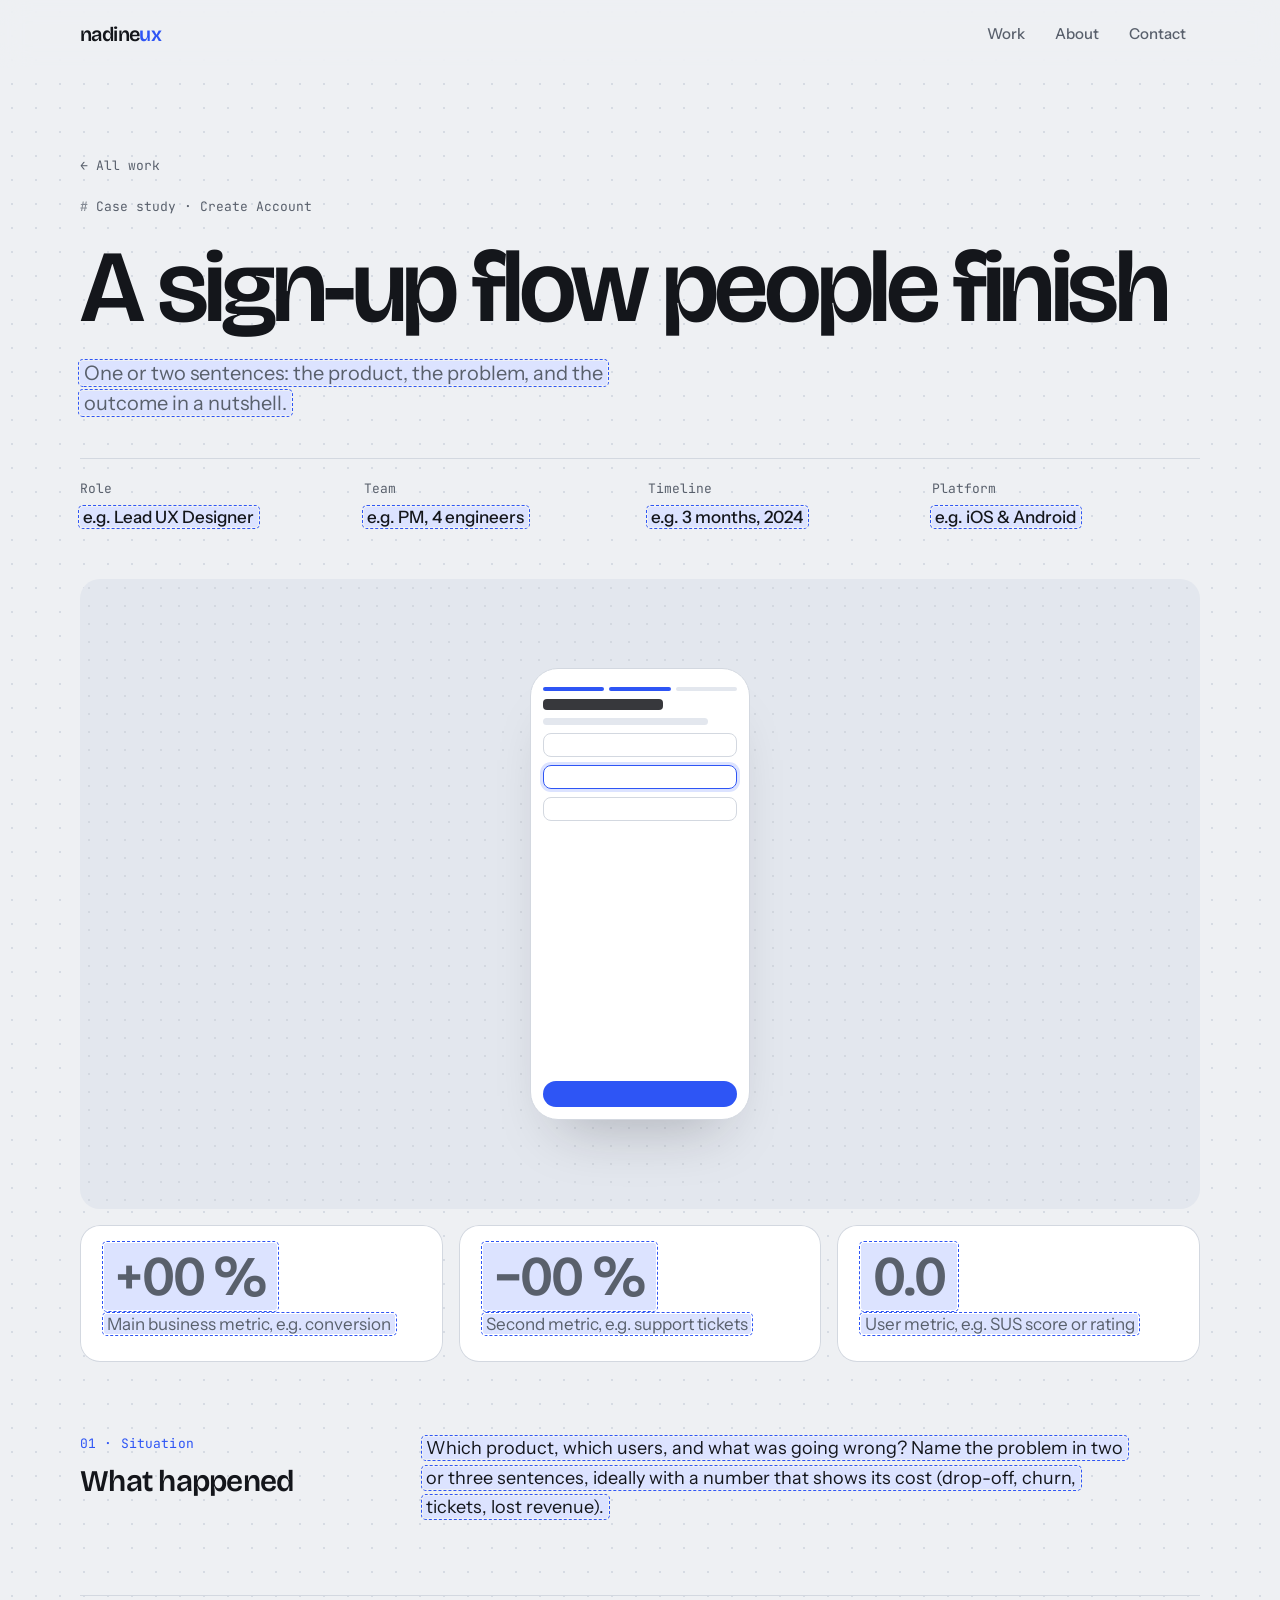
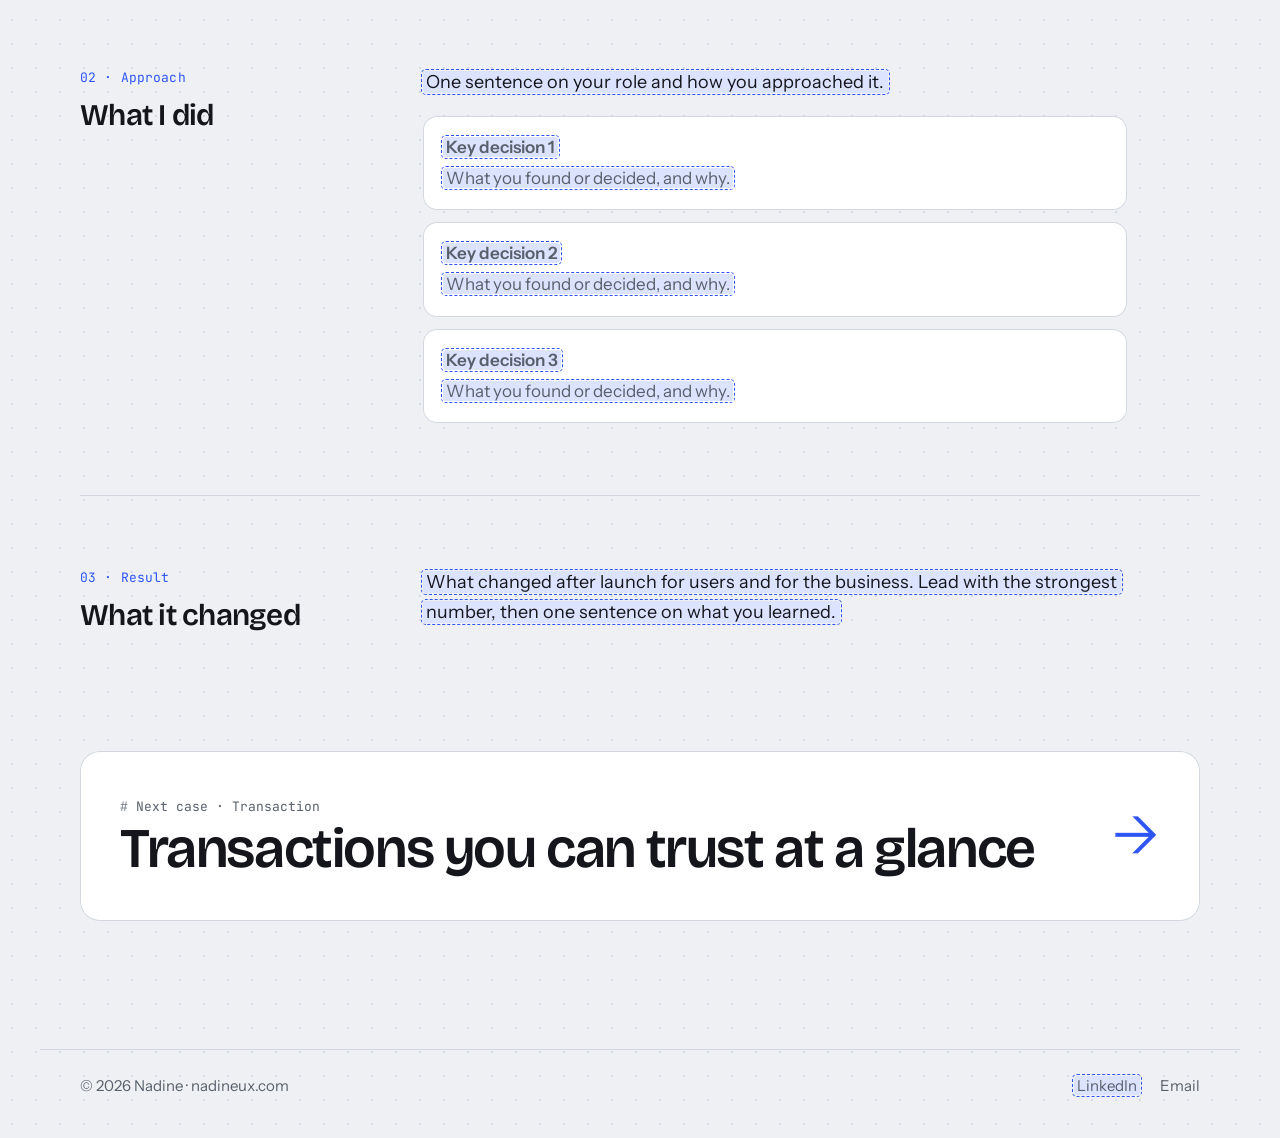
==== work/create-account.html @ 80c42747 "Set up Soft Interactions portfolio site Static site for nadineux.com with home page and four case st" ====
<!doctype html>
<html lang="en">
<head>
  <meta charset="utf-8">
  <meta name="viewport" content="width=device-width, initial-scale=1, viewport-fit=cover">
  <title>Create Account · Soft Interactions</title>
  <meta name="description" content="Create Account UX case study by Nadine: the situation, what I did, and the result.">
  <meta property="og:title" content="A sign-up flow people finish · Nadine, Product &amp; UX Designer">
  <meta property="og:type" content="article">
  <meta property="og:url" content="https://nadineux.com/work/create-account.html">
  <meta name="theme-color" content="#eef0f3" media="(prefers-color-scheme: light)">
  <meta name="theme-color" content="#101216" media="(prefers-color-scheme: dark)">
  <link rel="icon" href="../assets/favicon.svg" type="image/svg+xml">
  <link rel="preconnect" href="https://fonts.googleapis.com">
  <link rel="preconnect" href="https://fonts.gstatic.com" crossorigin>
  <link rel="stylesheet" href="https://fonts.googleapis.com/css2?family=Bricolage+Grotesque:opsz,wght@12..96,400..700&family=Instrument+Sans:wght@400;500;600&family=JetBrains+Mono:wght@400;500&display=swap">
  <link rel="stylesheet" href="../assets/style.css">
</head>
<body>
  <header class="site-header">
    <div class="wrap">
      <a class="logo" href="../index.html" aria-label="Nadine UX, home">nadine<span>ux</span></a>
      <nav class="site-nav" aria-label="Main">
        <ul>
          <li><a href="../index.html#work">Work</a></li>
          <li><a href="../index.html#about">About</a></li>
          <li><a href="../index.html#contact">Contact</a></li>
        </ul>
      </nav>
    </div>
  </header>

  <main>
    <section class="cs-hero wrap">
      <a class="back" href="../index.html#work">← All work</a>
      <span class="frame-label">Case study · Create Account</span>
      <h1>A sign-up flow people finish</h1>
      <p class="lede"><span class="todo">One or two sentences: the product, the problem, and the outcome in a nutshell.</span></p>
      <dl class="meta">
        <div><dt>Role</dt><dd><span class="todo">e.g. Lead UX Designer</span></dd></div>
        <div><dt>Team</dt><dd><span class="todo">e.g. PM, 4 engineers</span></dd></div>
        <div><dt>Timeline</dt><dd><span class="todo">e.g. 3 months, 2024</span></dd></div>
        <div><dt>Platform</dt><dd><span class="todo">e.g. iOS &amp; Android</span></dd></div>
      </dl>
    </section>

    <section class="wrap" aria-label="Results">
      <div class="case-visual cs-visual" aria-hidden="true">
        <div class="phone">
              <div class="steps"><span class="on"></span><span class="on"></span><span></span></div>
              <div class="ln h"></div>
              <div class="ln w85"></div>
              <div class="field"></div>
              <div class="field focus"></div>
              <div class="field"></div>
              <div class="cta push"></div>
            </div>
      </div>
      <div class="results">
        <div class="result"><strong><span class="todo">+00 %</span></strong><span><span class="todo">Main business metric, e.g. conversion</span></span></div>
        <div class="result"><strong><span class="todo">−00 %</span></strong><span><span class="todo">Second metric, e.g. support tickets</span></span></div>
        <div class="result"><strong><span class="todo">0.0</span></strong><span><span class="todo">User metric, e.g. SUS score or rating</span></span></div>
      </div>
    </section>

    <article class="wrap">
      <section class="story">
        <div class="story-label">
          <span class="mono">01 · Situation</span>
          <h2>What happened</h2>
        </div>
        <div class="story-body">
          <p><span class="todo">Which product, which users, and what was going wrong? Name the problem in two or three sentences, ideally with a number that shows its cost (drop-off, churn, tickets, lost revenue).</span></p>
        </div>
      </section>

      <section class="story">
        <div class="story-label">
          <span class="mono">02 · Approach</span>
          <h2>What I did</h2>
        </div>
        <div class="story-body">
          <p><span class="todo">One sentence on your role and how you approached it.</span></p>
          <ul class="decisions">
            <li><strong><span class="todo">Key decision 1</span></strong><span><span class="todo">What you found or decided, and why.</span></span></li>
            <li><strong><span class="todo">Key decision 2</span></strong><span><span class="todo">What you found or decided, and why.</span></span></li>
            <li><strong><span class="todo">Key decision 3</span></strong><span><span class="todo">What you found or decided, and why.</span></span></li>
          </ul>
        </div>
      </section>

      <section class="story">
        <div class="story-label">
          <span class="mono">03 · Result</span>
          <h2>What it changed</h2>
        </div>
        <div class="story-body">
          <p><span class="todo">What changed after launch for users and for the business. Lead with the strongest number, then one sentence on what you learned.</span></p>
        </div>
      </section>

      <a class="next-case" href="transaction.html">
        <div>
          <span class="frame-label">Next case · Transaction</span>
          <h2>Transactions you can trust at a glance</h2>
        </div>
        <span class="arrow" aria-hidden="true">→</span>
      </a>
    </article>
  </main>

  <footer class="site-footer">
    <div class="wrap">
      <span>© 2026 Nadine · nadineux.com</span>
      <ul>
        <li><a href="#" class="todo">LinkedIn</a></li>
        <li><a href="mailto:hello@nadineux.com">Email</a></li>
      </ul>
    </div>
  </footer>
</body>
</html>
---- assets/style.css ----
/* Layout: one centered column on a Figma-like dotted canvas; sections are labelled like design frames, work sits in a 2-up grid */
:root {
  --bg: #eef0f3;
  --dot: #d6dbe3;
  --surface: #ffffff;
  --surface-2: #e3e7ee;
  --ink: #14161b;
  --muted: #59606c;
  --line: #d3d8e0;
  --accent: #2e55f5;
  --accent-soft: #dce3ff;
  --on-accent: #ffffff;
  --shadow: rgb(20 22 27 / 0.28);

  --font-display: "Bricolage Grotesque", "Avenir Next", "Segoe UI", system-ui, sans-serif;
  --font-body: "Instrument Sans", "Helvetica Neue", "Segoe UI", system-ui, sans-serif;
  --font-mono: "JetBrains Mono", ui-monospace, "SFMono-Regular", Menlo, monospace;

  --step--1: 0.8125rem;
  --step-0: 1.0625rem;
  --step-1: 1.25rem;
  --step-2: clamp(1.5rem, 1.3rem + 0.8vw, 1.875rem);
  --step-3: clamp(2.125rem, 1.5rem + 2.6vw, 3.5rem);
  --step-4: clamp(3rem, 1.6rem + 6vw, 6.5rem);

  --radius: 20px;
  --wrap: 1120px;
  --gutter: clamp(16px, 4vw, 40px);
  --spring: cubic-bezier(0.3, 0.7, 0.4, 1.4);
}

@media (prefers-color-scheme: dark) {
  :root:not([data-theme="light"]) {
    --bg: #101216;
    --dot: #22262e;
    --surface: #181b21;
    --surface-2: #232730;
    --ink: #eceef2;
    --muted: #9aa1ae;
    --line: #2b3039;
    --accent: #7f97ff;
    --accent-soft: #1f2748;
    --on-accent: #0b0d12;
    --shadow: rgb(0 0 0 / 0.6);
    color-scheme: dark;
  }
}

:root[data-theme="dark"] {
  --bg: #101216;
  --dot: #22262e;
  --surface: #181b21;
  --surface-2: #232730;
  --ink: #eceef2;
  --muted: #9aa1ae;
  --line: #2b3039;
  --accent: #7f97ff;
  --accent-soft: #1f2748;
  --on-accent: #0b0d12;
  --shadow: rgb(0 0 0 / 0.6);
  color-scheme: dark;
}

*, *::before, *::after { box-sizing: border-box; }

html { -webkit-text-size-adjust: 100%; scroll-behavior: smooth; scroll-padding-top: 80px; }

body {
  margin: 0;
  background-color: var(--bg);
  background-image: radial-gradient(var(--dot) 1px, transparent 1.4px);
  background-size: 24px 24px;
  color: var(--ink);
  font: 400 var(--step-0) / 1.6 var(--font-body);
  -webkit-font-smoothing: antialiased;
  overflow-x: hidden;
}

img { max-width: 100%; display: block; }

a { color: inherit; }

::selection { background: var(--accent-soft); color: var(--ink); }

:focus-visible { outline: 2px solid var(--accent); outline-offset: 3px; border-radius: 4px; }

h1, h2, h3 { font-family: var(--font-display); font-weight: 600; letter-spacing: -0.025em; line-height: 1.08; text-wrap: balance; margin: 0; }

p { margin: 0; }

.wrap {
  width: 100%;
  max-width: calc(var(--wrap) + 2 * var(--gutter));
  margin-inline: auto;
  padding-inline: var(--gutter);
}

.mono { font-family: var(--font-mono); font-size: var(--step--1); letter-spacing: 0.01em; }

.frame-label {
  display: inline-flex;
  align-items: center;
  gap: 8px;
  font-family: var(--font-mono);
  font-size: var(--step--1);
  color: var(--muted);
  transition: color 160ms ease;
}
.frame-label::before { content: "#"; font-weight: 500; opacity: 0.7; }

/* Placeholder content waiting for real copy */
.todo {
  background: var(--accent-soft);
  outline: 1px dashed var(--accent);
  outline-offset: 1px;
  border-radius: 3px;
  padding-inline: 0.2em;
  -webkit-box-decoration-break: clone;
  box-decoration-break: clone;
}

/* Header */
.site-header {
  position: sticky;
  top: env(safe-area-inset-top, 0px);
  z-index: 20;
  background: color-mix(in srgb, var(--bg) 84%, transparent);
  -webkit-backdrop-filter: blur(14px);
  backdrop-filter: blur(14px);
}
.site-header .wrap { display: flex; align-items: center; justify-content: space-between; gap: 16px; min-height: 68px; }
.logo { font-family: var(--font-display); font-weight: 600; font-size: 1.25rem; letter-spacing: -0.03em; text-decoration: none; }
.logo span { color: var(--accent); }
.site-nav ul { display: flex; gap: 2px; list-style: none; margin: 0; padding: 0; }
.site-nav a {
  display: inline-block;
  padding: 8px 14px;
  border-radius: 999px;
  text-decoration: none;
  font-size: 0.9375rem;
  font-weight: 500;
  color: var(--muted);
  transition: background 160ms ease, color 160ms ease;
}
.site-nav a:hover { background: var(--surface); color: var(--ink); }

/* Buttons */
.btn {
  display: inline-flex;
  align-items: center;
  gap: 10px;
  padding: 14px 24px;
  border-radius: 999px;
  border: 0;
  font: 500 1rem / 1 var(--font-body);
  text-decoration: none;
  cursor: pointer;
  transition: transform 220ms var(--spring), background 160ms ease, box-shadow 220ms ease;
}
.btn:hover { transform: translateY(-2px); }
.btn:active { transform: translateY(0) scale(0.96); transition-duration: 90ms; }
.btn-primary { background: var(--accent); color: var(--on-accent); box-shadow: 0 10px 24px -12px var(--accent); }
.btn-ghost { background: var(--surface); color: var(--ink); box-shadow: inset 0 0 0 1px var(--line); }
.btn .arrow { transition: transform 220ms var(--spring); }
.btn:hover .arrow { transform: translateX(3px); }

/* Hero */
.hero { padding-block: clamp(56px, 11vw, 140px) clamp(56px, 8vw, 104px); }
.hero h1 { font-size: var(--step-4); line-height: 0.98; letter-spacing: -0.045em; margin-top: 28px; }
.hero .lede { font-size: var(--step-1); line-height: 1.5; color: var(--muted); max-width: 34ch; margin-top: 56px; }
.hero .lede strong { color: var(--ink); font-weight: 500; }
.hero-actions { display: flex; flex-wrap: wrap; gap: 12px; margin-top: 36px; }

/* Design-tool selection box around a headline word */
.sel { position: relative; display: inline-block; white-space: nowrap; }
.sel-box {
  position: absolute;
  inset: 0.1em -0.14em -0.02em;
  border: 2px solid var(--accent);
  pointer-events: none;
  animation: sel-in 700ms 250ms cubic-bezier(0.2, 0.8, 0.2, 1) both;
}
.sel-box i {
  position: absolute;
  width: 11px;
  height: 11px;
  background: var(--surface);
  border: 2px solid var(--accent);
  animation: pop 380ms 850ms var(--spring) both;
}
.sel-box i:nth-child(1) { top: -6px; left: -6px; }
.sel-box i:nth-child(2) { top: -6px; right: -6px; }
.sel-box i:nth-child(3) { bottom: -6px; left: -6px; }
.sel-box i:nth-child(4) { bottom: -6px; right: -6px; }
.sel-dim {
  position: absolute;
  left: 50%;
  top: calc(100% + 12px);
  transform: translateX(-50%);
  padding: 5px 9px;
  border-radius: 5px;
  background: var(--accent);
  color: var(--on-accent);
  font: 500 12px / 1 var(--font-mono);
  letter-spacing: 0;
  white-space: nowrap;
  animation: pop 380ms 950ms var(--spring) both;
}
@keyframes sel-in { from { clip-path: inset(-40px 100% -60px -40px); } to { clip-path: inset(-40px -40px -60px -40px); } }
@keyframes pop { from { opacity: 0; scale: 0.4; } to { opacity: 1; scale: 1; } }

/* Sections */
.section { padding-block: clamp(56px, 9vw, 112px); }
.section-head { display: grid; gap: 14px; margin-bottom: clamp(32px, 5vw, 56px); }
.section-head h2 { font-size: var(--step-3); }
.section-head p { color: var(--muted); max-width: 52ch; }

/* Work grid */
.work-grid { display: grid; grid-template-columns: repeat(2, minmax(0, 1fr)); gap: clamp(40px, 5vw, 64px) clamp(20px, 3vw, 40px); }
.case { display: flex; flex-direction: column; gap: 14px; text-decoration: none; min-width: 0; }
.case:focus-visible { outline: none; }
.case-visual {
  position: relative;
  display: grid;
  place-items: center;
  aspect-ratio: 4 / 3;
  max-width: 100%;
  border-radius: var(--radius);
  background-color: var(--surface-2);
  background-image: radial-gradient(var(--line) 1px, transparent 1.4px);
  background-size: 18px 18px;
  overflow: hidden;
  outline: 2px solid transparent;
  transition: outline-color 160ms ease;
}
.case:hover .case-visual, .case:focus-visible .case-visual { outline-color: var(--accent); }
.case:hover .frame-label, .case:focus-visible .frame-label { color: var(--accent); }
.case:hover .phone, .case:focus-visible .phone { transform: translateY(-8px) rotate(-1.5deg); }
.case-body { display: flex; flex-direction: column; gap: 8px; flex: 1; }
.case-body h3 { font-size: var(--step-2); }
.case-body p { color: var(--muted); }
.kpi { display: flex; align-items: baseline; justify-content: space-between; gap: 16px; margin-top: auto; padding-top: 14px; border-top: 1px solid var(--line); }
.kpi .mono { color: var(--muted); }
.kpi strong { font: 600 var(--step-2) / 1 var(--font-display); color: var(--accent); font-variant-numeric: tabular-nums; letter-spacing: -0.02em; }

/* Phone mockups drawn in CSS */
.phone {
  width: min(44%, 200px);
  aspect-ratio: 9 / 18.5;
  display: flex;
  flex-direction: column;
  gap: 8px;
  padding: 18px 12px 12px;
  background: var(--surface);
  border: 1px solid var(--line);
  border-radius: 28px;
  box-shadow: 0 34px 60px -30px var(--shadow);
  transition: transform 420ms var(--spring);
}
.ln { height: 7px; border-radius: 4px; background: var(--surface-2); flex: none; }
.ln.h { height: 11px; width: 62%; background: var(--ink); opacity: 0.85; }
.w40 { width: 40%; } .w55 { width: 55%; } .w70 { width: 70%; } .w85 { width: 85%; }
.blk { height: 26%; border-radius: 12px; background: var(--accent-soft); flex: none; }
.blk.sm { height: 14%; background: var(--surface-2); }
.push { margin-top: auto; }
.tabbar { display: flex; justify-content: space-around; align-items: center; padding: 10px 4px 2px; border-top: 1px solid var(--line); }
.tab { width: 16px; height: 16px; border-radius: 6px; background: var(--surface-2); }
.tab.on { width: 38px; border-radius: 999px; background: var(--accent); }
.field { height: 24px; border-radius: 8px; border: 1.5px solid var(--line); flex: none; }
.field.focus { border-color: var(--accent); box-shadow: 0 0 0 3px var(--accent-soft); }
.cta { height: 26px; border-radius: 999px; background: var(--accent); flex: none; }
.steps { display: flex; gap: 5px; }
.steps span { height: 4px; flex: 1; border-radius: 2px; background: var(--surface-2); }
.steps span.on { background: var(--accent); }
.row { display: flex; align-items: center; gap: 7px; padding: 5px; border-radius: 9px; }
.row.hl { background: var(--accent-soft); }
.row .av { width: 20px; height: 20px; border-radius: 50%; background: var(--surface-2); flex: none; }
.row.hl .av { background: var(--accent); }
.row .ln { flex: 1; }
.row .amt { width: 24px; height: 7px; border-radius: 4px; background: var(--ink); opacity: 0.6; flex: none; }
.avatar { width: 46px; height: 46px; border-radius: 50%; background: var(--accent-soft); box-shadow: inset 0 0 0 2px var(--accent); align-self: center; margin-block: 6px 4px; flex: none; }
.center { align-self: center; }
.set { display: flex; align-items: center; justify-content: space-between; gap: 8px; padding-block: 5px; border-bottom: 1px solid var(--line); }
.set .ln { flex: 1; max-width: 60%; }
.tg { position: relative; width: 24px; height: 14px; border-radius: 999px; background: var(--surface-2); flex: none; }
.tg::after { content: ""; position: absolute; top: 2px; left: 2px; width: 10px; height: 10px; border-radius: 50%; background: var(--surface); box-shadow: 0 1px 2px var(--shadow); }
.tg.on { background: var(--accent); }
.tg.on::after { left: 12px; }

/* About */
.about { display: grid; grid-template-columns: minmax(0, 5fr) minmax(0, 7fr); gap: clamp(32px, 6vw, 88px); align-items: start; }
.portrait {
  position: relative;
  aspect-ratio: 4 / 5;
  max-width: 100%;
  border-radius: var(--radius);
  background-color: var(--surface-2);
  background-image: radial-gradient(var(--line) 1px, transparent 1.4px);
  background-size: 18px 18px;
  display: grid;
  place-items: center;
  color: var(--muted);
}
.portrait img { width: 100%; height: 100%; object-fit: cover; border-radius: inherit; }
.about-text { display: grid; gap: 20px; min-width: 0; }
.about-text h2 { font-size: var(--step-3); }
.about-text p { font-size: var(--step-1); line-height: 1.55; max-width: 38ch; }
.facts { display: grid; grid-template-columns: repeat(3, minmax(0, 1fr)); gap: 16px; margin: 16px 0 0; padding-top: 20px; border-top: 1px solid var(--line); }
.facts dt { font-family: var(--font-mono); font-size: var(--step--1); color: var(--muted); }
.facts dd { margin: 4px 0 0; font-weight: 500; }

/* Contact */
.contact { display: grid; gap: 28px; justify-items: start; }
.contact h2 { font-size: var(--step-4); letter-spacing: -0.045em; line-height: 0.98; }
.contact p { color: var(--muted); font-size: var(--step-1); max-width: 40ch; }
.contact-actions { display: flex; flex-wrap: wrap; align-items: center; gap: 12px; }
.email { font-family: var(--font-mono); font-size: 0.9375rem; user-select: all; }

/* Footer */
.site-footer { padding-block: 32px 40px; color: var(--muted); font-size: 0.9375rem; }
.site-footer .wrap { display: flex; flex-wrap: wrap; justify-content: space-between; gap: 12px; border-top: 1px solid var(--line); padding-top: 24px; }
.site-footer ul { display: flex; gap: 20px; list-style: none; margin: 0; padding: 0; }
.site-footer a { text-decoration: none; }
.site-footer a:hover { color: var(--ink); }

/* Case study page */
.cs-hero { padding-block: clamp(40px, 7vw, 88px) clamp(32px, 4vw, 48px); display: grid; gap: 20px; }
.back { display: inline-flex; gap: 8px; align-items: center; color: var(--muted); text-decoration: none; font-family: var(--font-mono); font-size: var(--step--1); justify-self: start; }
.back:hover { color: var(--accent); }
.cs-hero h1 { font-size: var(--step-4); letter-spacing: -0.045em; line-height: 0.98; }
.cs-hero .lede { font-size: var(--step-1); color: var(--muted); max-width: 46ch; line-height: 1.5; }
.meta { display: grid; grid-template-columns: repeat(4, minmax(0, 1fr)); gap: 16px; margin: 20px 0 0; padding-top: 20px; border-top: 1px solid var(--line); }
.meta dt { font-family: var(--font-mono); font-size: var(--step--1); color: var(--muted); }
.meta dd { margin: 4px 0 0; font-weight: 500; }

.cs-visual { aspect-ratio: 16 / 9; }
.cs-visual .phone { width: min(26%, 220px); }

.results { display: grid; grid-template-columns: repeat(3, minmax(0, 1fr)); gap: 16px; margin-top: 16px; }
.result { display: grid; gap: 6px; align-content: start; padding: 24px; border-radius: var(--radius); background: var(--surface); box-shadow: inset 0 0 0 1px var(--line); }
.result strong { font: 600 var(--step-3) / 1 var(--font-display); color: var(--accent); letter-spacing: -0.03em; font-variant-numeric: tabular-nums; }
.result span { color: var(--muted); }

.story { display: grid; grid-template-columns: minmax(0, 3fr) minmax(0, 8fr); gap: clamp(16px, 4vw, 56px); padding-block: clamp(40px, 6vw, 72px); border-top: 1px solid var(--line); }
.story:first-of-type { border-top: 0; }
.story-label { display: grid; gap: 10px; align-content: start; }
.story-label .mono { color: var(--accent); }
.story-label h2 { font-size: var(--step-2); }
.story-body { display: grid; gap: 18px; max-width: 64ch; min-width: 0; }
.story-body p { font-size: 1.125rem; line-height: 1.65; }
.decisions { display: grid; gap: 12px; list-style: none; margin: 0; padding: 0; }
.decisions li { display: grid; gap: 4px; padding: 18px 20px; border-radius: 14px; background: var(--surface); box-shadow: inset 0 0 0 1px var(--line); }
.decisions strong { font-weight: 600; }
.decisions span { color: var(--muted); }

.next-case {
  display: flex;
  align-items: center;
  justify-content: space-between;
  gap: 16px;
  margin-block: clamp(24px, 4vw, 48px) clamp(56px, 8vw, 96px);
  padding: clamp(24px, 4vw, 40px);
  border-radius: var(--radius);
  background: var(--surface);
  box-shadow: inset 0 0 0 1px var(--line);
  text-decoration: none;
  transition: box-shadow 160ms ease;
}
.next-case:hover { box-shadow: inset 0 0 0 2px var(--accent); }
.next-case h2 { font-size: var(--step-3); }
.next-case .arrow { font-size: var(--step-3); color: var(--accent); transition: transform 260ms var(--spring); }
.next-case:hover .arrow { transform: translateX(6px); }

/* 404 */
.notfound { min-height: 60vh; display: grid; align-content: center; gap: 24px; justify-items: start; padding-block: 80px; }
.notfound h1 { font-size: var(--step-4); letter-spacing: -0.045em; }

@media (max-width: 860px) {
  .work-grid, .about { grid-template-columns: minmax(0, 1fr); }
  .portrait { max-width: 360px; }
  .story { grid-template-columns: minmax(0, 1fr); }
  .meta { grid-template-columns: repeat(2, minmax(0, 1fr)); }
  .results { grid-template-columns: minmax(0, 1fr); }
  .cs-visual { aspect-ratio: 4 / 3; }
  .cs-visual .phone { width: min(44%, 200px); }
}

@media (max-width: 520px) {
  .site-nav a { padding: 8px 10px; }
  .facts { grid-template-columns: minmax(0, 1fr); }
  .next-case h2 { font-size: var(--step-2); }
}

@media (prefers-reduced-motion: reduce) {
  html { scroll-behavior: auto; }
  *, *::before, *::after { animation: none !important; transition: none !important; }
}
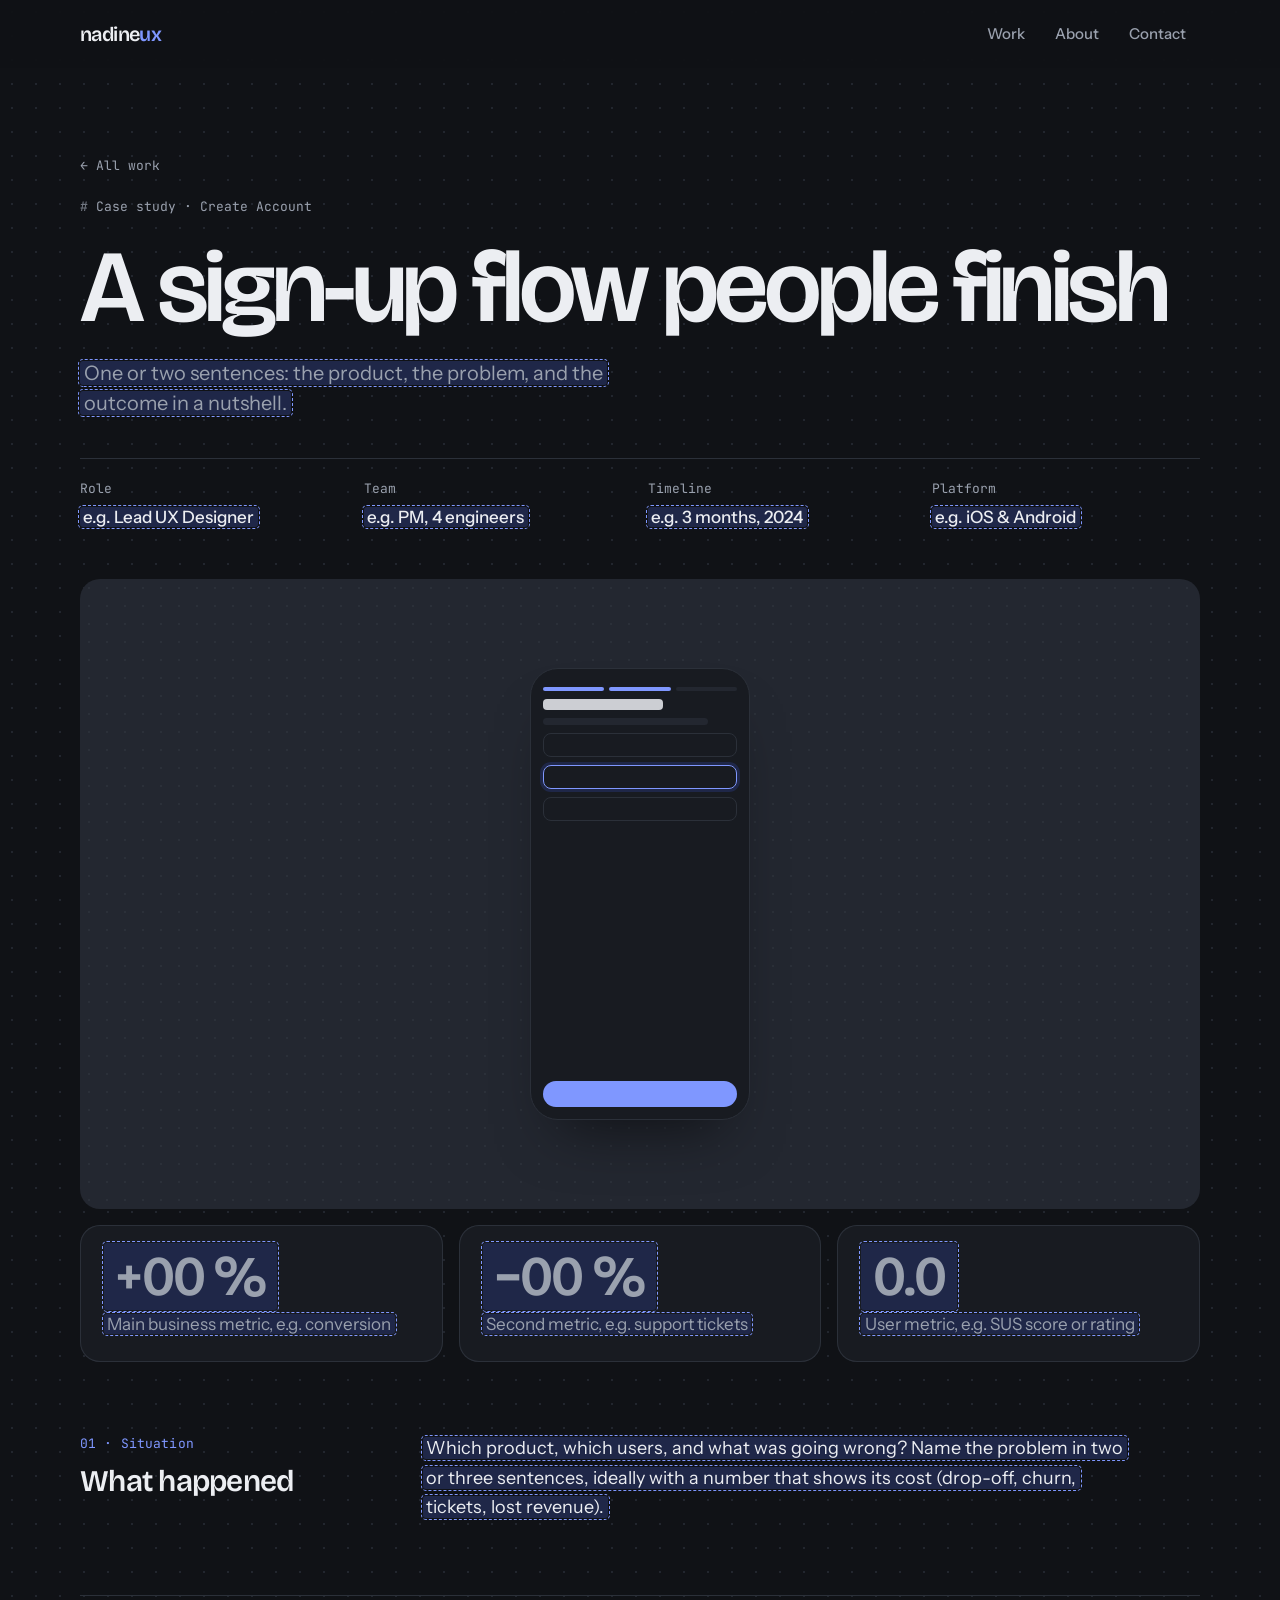
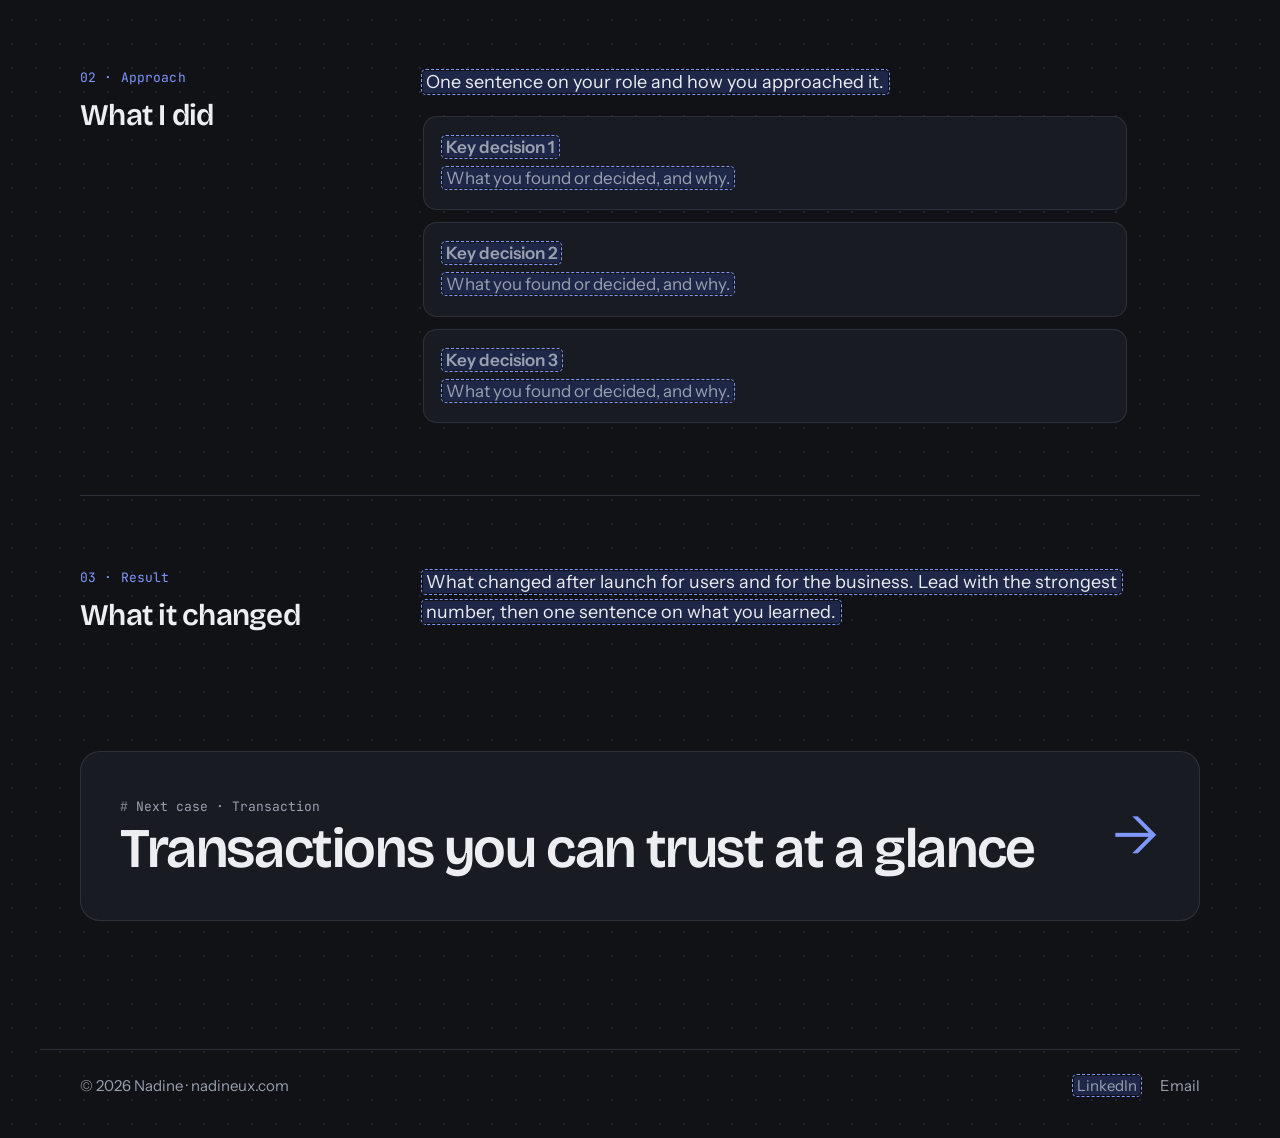
==== commit 627ec899: "Make the dark theme with lilac accent the only look The owner prefers the dark palette, so it now ap" ====
--- a/work/create-account.html
+++ b/work/create-account.html
@@ -8,8 +8,7 @@
   <meta property="og:title" content="A sign-up flow people finish · Nadine, Product &amp; UX Designer">
   <meta property="og:type" content="article">
   <meta property="og:url" content="https://nadineux.com/work/create-account.html">
-  <meta name="theme-color" content="#eef0f3" media="(prefers-color-scheme: light)">
-  <meta name="theme-color" content="#101216" media="(prefers-color-scheme: dark)">
+  <meta name="theme-color" content="#101216">
   <link rel="icon" href="../assets/favicon.svg" type="image/svg+xml">
   <link rel="preconnect" href="https://fonts.googleapis.com">
   <link rel="preconnect" href="https://fonts.gstatic.com" crossorigin>
--- a/assets/style.css
+++ b/assets/style.css
@@ -1,52 +1,6 @@
 /* Layout: one centered column on a Figma-like dotted canvas; sections are labelled like design frames, work sits in a 2-up grid */
+/* Deliberately dark-only: the owner chose the dark look with the lilac accent for every visitor */
 :root {
-  --bg: #eef0f3;
-  --dot: #d6dbe3;
-  --surface: #ffffff;
-  --surface-2: #e3e7ee;
-  --ink: #14161b;
-  --muted: #59606c;
-  --line: #d3d8e0;
-  --accent: #2e55f5;
-  --accent-soft: #dce3ff;
-  --on-accent: #ffffff;
-  --shadow: rgb(20 22 27 / 0.28);
-
-  --font-display: "Bricolage Grotesque", "Avenir Next", "Segoe UI", system-ui, sans-serif;
-  --font-body: "Instrument Sans", "Helvetica Neue", "Segoe UI", system-ui, sans-serif;
-  --font-mono: "JetBrains Mono", ui-monospace, "SFMono-Regular", Menlo, monospace;
-
-  --step--1: 0.8125rem;
-  --step-0: 1.0625rem;
-  --step-1: 1.25rem;
-  --step-2: clamp(1.5rem, 1.3rem + 0.8vw, 1.875rem);
-  --step-3: clamp(2.125rem, 1.5rem + 2.6vw, 3.5rem);
-  --step-4: clamp(3rem, 1.6rem + 6vw, 6.5rem);
-
-  --radius: 20px;
-  --wrap: 1120px;
-  --gutter: clamp(16px, 4vw, 40px);
-  --spring: cubic-bezier(0.3, 0.7, 0.4, 1.4);
-}
-
-@media (prefers-color-scheme: dark) {
-  :root:not([data-theme="light"]) {
-    --bg: #101216;
-    --dot: #22262e;
-    --surface: #181b21;
-    --surface-2: #232730;
-    --ink: #eceef2;
-    --muted: #9aa1ae;
-    --line: #2b3039;
-    --accent: #7f97ff;
-    --accent-soft: #1f2748;
-    --on-accent: #0b0d12;
-    --shadow: rgb(0 0 0 / 0.6);
-    color-scheme: dark;
-  }
-}
-
-:root[data-theme="dark"] {
   --bg: #101216;
   --dot: #22262e;
   --surface: #181b21;
@@ -59,6 +13,22 @@
   --on-accent: #0b0d12;
   --shadow: rgb(0 0 0 / 0.6);
   color-scheme: dark;
+
+  --font-display: "Bricolage Grotesque", "Avenir Next", "Segoe UI", system-ui, sans-serif;
+  --font-body: "Instrument Sans", "Helvetica Neue", "Segoe UI", system-ui, sans-serif;
+  --font-mono: "JetBrains Mono", ui-monospace, "SFMono-Regular", Menlo, monospace;
+
+  --step--1: 0.8125rem;
+  --step-0: 1.0625rem;
+  --step-1: 1.25rem;
+  --step-2: clamp(1.5rem, 1.3rem + 0.8vw, 1.875rem);
+  --step-3: clamp(2.125rem, 1.5rem + 2.6vw, 3.5rem);
+  --step-4: clamp(3rem, 1.6rem + 6vw, 6.5rem);
+
+  --radius: 20px;
+  --wrap: 1120px;
+  --gutter: clamp(16px, 4vw, 40px);
+  --spring: cubic-bezier(0.3, 0.7, 0.4, 1.4);
 }
 
 *, *::before, *::after { box-sizing: border-box; }
